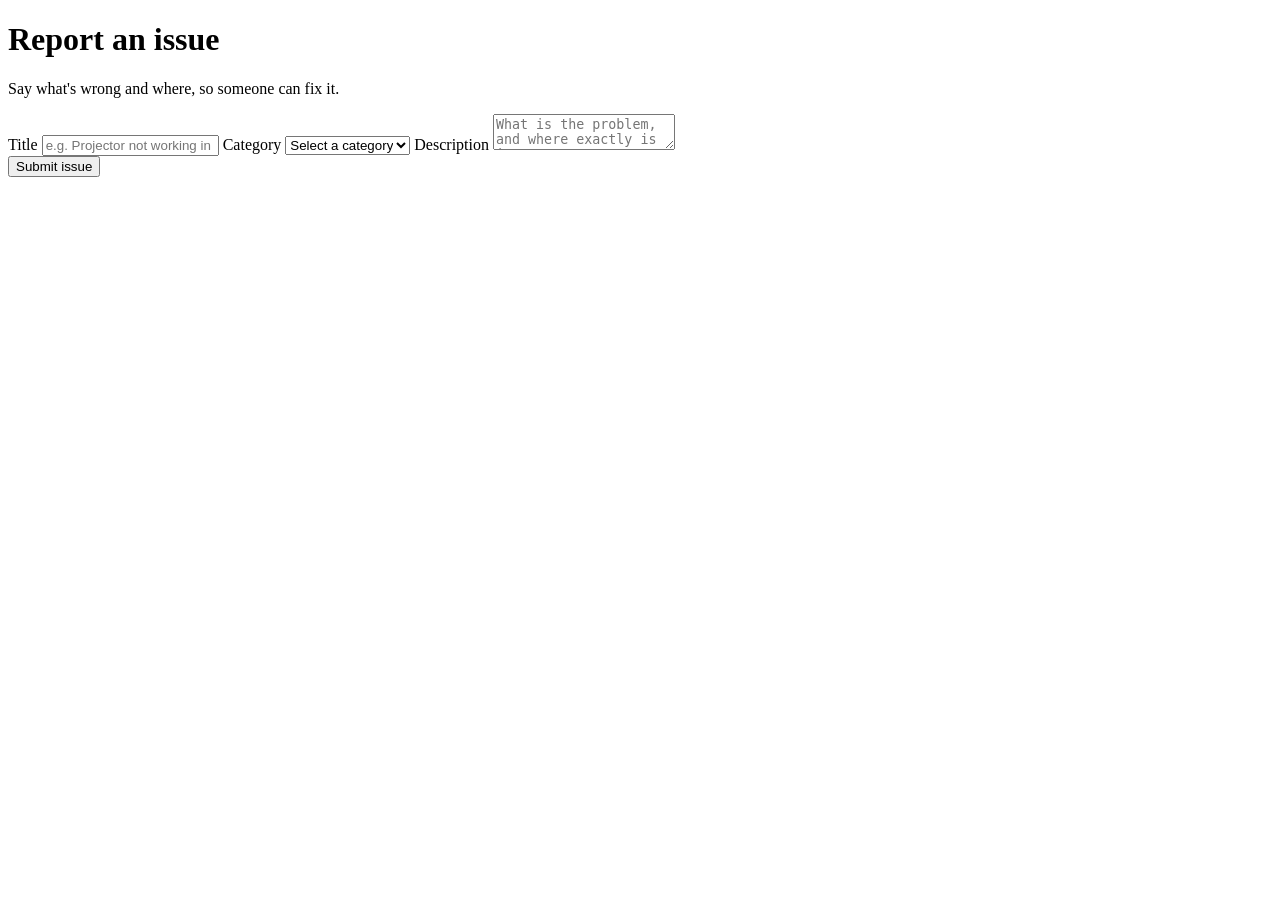
==== frontend/create.html @ 5164cf6d "Add CampusConnect: FastAPI + SQLite backend with HTML/CSS/JS frontend Students can register, log in," ====
<!DOCTYPE html>
<html lang="en">
<head>
  <meta charset="UTF-8">
  <meta name="viewport" content="width=device-width, initial-scale=1">
  <title>CampusConnect - Report an issue</title>
  <link rel="stylesheet" href="/css/style.css">
</head>
<body>
  <header class="navbar" id="navbar"></header>

  <main class="container" style="max-width:680px">
    <div class="page-head">
      <h1>Report an issue</h1>
      <p class="muted">Say what's wrong and where, so someone can fix it.</p>
    </div>

    <div class="card">
      <form id="issue-form">
        <label for="title">Title</label>
        <input id="title" type="text" minlength="3" maxlength="100" placeholder="e.g. Projector not working in Room 204" required>

        <label for="category">Category</label>
        <select id="category" required>
          <option value="">Select a category</option>
        </select>

        <label for="description">Description</label>
        <textarea id="description" minlength="5" maxlength="1000" placeholder="What is the problem, and where exactly is it?" required></textarea>

        <button class="full" type="submit">Submit issue</button>
        <div id="message" class="message" role="alert"></div>
      </form>
    </div>
  </main>

  <script src="/js/app.js"></script>
  <script>
    requireLogin();
    renderNavbar("create.html");

    const categorySelect = document.getElementById("category");
    const message = document.getElementById("message");

    api("/categories").then((meta) => {
      meta.categories.forEach((c) => categorySelect.add(new Option(c, c)));
    });

    document.getElementById("issue-form").addEventListener("submit", async (e) => {
      e.preventDefault();
      clearMessage(message);
      try {
        const data = await api("/issues", {
          method: "POST",
          body: JSON.stringify({
            title: document.getElementById("title").value,
            category: categorySelect.value,
            description: document.getElementById("description").value,
          }),
        });
        window.location.href = "/issue.html?id=" + data.id;
      } catch (err) {
        showMessage(message, err.message);
      }
    });
  </script>
</body>
</html>
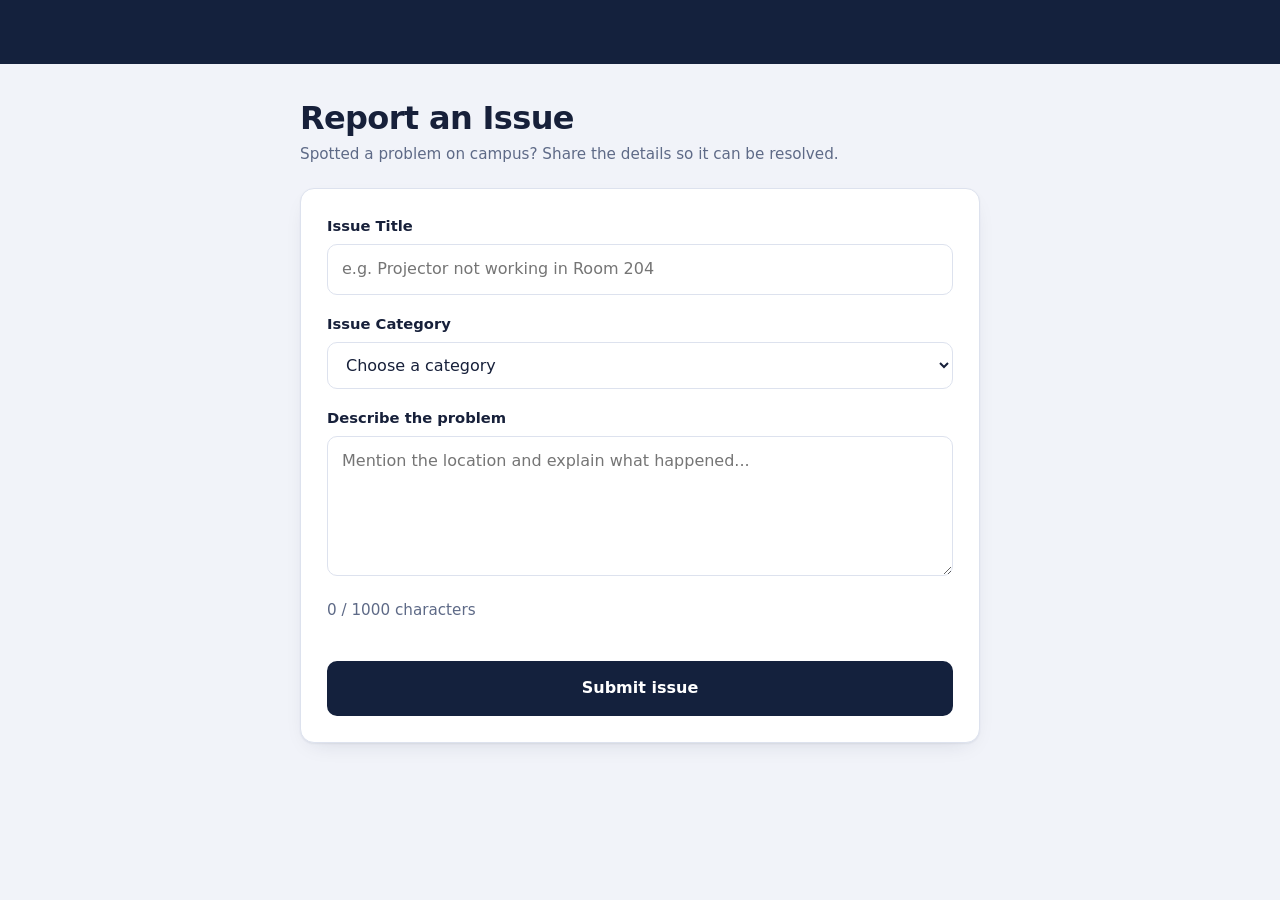
==== commit 93edfeb5: "Improve reporting and dashboard UI" ====
--- a/frontend/create.html
+++ b/frontend/create.html
@@ -3,35 +3,48 @@
 <head>
   <meta charset="UTF-8">
   <meta name="viewport" content="width=device-width, initial-scale=1">
-  <title>CampusConnect - Report an issue</title>
-  <link rel="stylesheet" href="/css/style.css">
+  <title>Report an Issue | CampusConnect</title>
+  <link rel="stylesheet" href="css/style.css">
 </head>
 <body>
   <header class="navbar" id="navbar"></header>
 
-  <main class="container" style="max-width:680px">
+  <main class="container" style="max-width:720px">
     <div class="page-head">
-      <h1>Report an issue</h1>
-      <p class="muted">Say what's wrong and where, so someone can fix it.</p>
+      <h1>Report an Issue</h1>
+      <p class="muted">
+        Spotted a problem on campus? Share the details so it can be resolved.
+      </p>
     </div>
 
-    <div class="card">
+    <section class="card">
       <form id="issue-form">
-        <label for="title">Title</label>
+        <label for="title"> Issue Title</label>
         <input id="title" type="text" minlength="3" maxlength="100" placeholder="e.g. Projector not working in Room 204" required>
 
-        <label for="category">Category</label>
+        <label for="category">Issue Category</label>
         <select id="category" required>
-          <option value="">Select a category</option>
+          <option value="">Choose a category</option>
         </select>
+        
+        <label for="description">Describe the problem</label>
+        <textarea id="description" minlength="5" maxlength="1000" placeholder="Mention the location and explain what happened..." required></textarea>
 
-        <label for="description">Description</label>
-        <textarea id="description" minlength="5" maxlength="1000" placeholder="What is the problem, and where exactly is it?" required></textarea>
+        <p class="muted" id="character-count" aria-live="polite">
+          0 / 1000 characters
+        </p>
 
-        <button class="full" type="submit">Submit issue</button>
-        <div id="message" class="message" role="alert"></div>
-      </form>
-    </div>
+        <button class="full" id="submit-button" type="submit">
+          Submit issue
+        </button>
+        <div
+          id="message"
+          class="message"
+          role="alert"
+          aria-live="polite"
+        ></div>
+      </form>  
+    </section>
   </main>
 
   <script src="/js/app.js"></script>
@@ -40,29 +53,58 @@
     renderNavbar("create.html");
 
     const categorySelect = document.getElementById("category");
+    const form = document.getElementById("issue-form");
+    const description = document.getElementById("description");
+    const characterCount = document.getElementById("character-count");
+    const submitButton = document.getElementById("submit-button");
     const message = document.getElementById("message");
 
-    api("/categories").then((meta) => {
-      meta.categories.forEach((c) => categorySelect.add(new Option(c, c)));
+    description.addEventListener("input", () => {
+      characterCount.textContent =
+        `${description.value.length} / 1000 characters`;
     });
+    async function loadCategories() {
+      try {
+        const data = await api("/categories");
 
-    document.getElementById("issue-form").addEventListener("submit", async (e) => {
-      e.preventDefault();
+        data.categories.forEach((category) => {
+          categorySelect.add(new Option(category, category));
+        });
+      } catch (error) {
+        showMessage(message, "Unable to load categories. Please refresh the page.");
+      }
+    }
+
+    form.addEventListener("submit", async (event) => {
+      event.preventDefault();
       clearMessage(message);
+
+      if (!form.reportValidity()) return;
+
+      submitButton.disabled = true;
+      submitButton.textContent = "Submitting...";
       try {
         const data = await api("/issues", {
           method: "POST",
           body: JSON.stringify({
-            title: document.getElementById("title").value,
+            title: document.getElementById("title").value.trim(),
             category: categorySelect.value,
-            description: document.getElementById("description").value,
-          }),
+            description: description.value.trim()
+          })
         });
-        window.location.href = "/issue.html?id=" + data.id;
-      } catch (err) {
-        showMessage(message, err.message);
+
+        window.location.href =
+          "/issue.html?id=" + encodeURIComponent(data.id);
+
+      } catch (error) {
+        showMessage(message, error.message);
+
+        submitButton.disabled = false;
+        submitButton.textContent = "Submit issue";
       }
     });
+
+    loadCategories();
   </script>
 </body>
-</html>
+</html>
--- a/frontend/css/style.css
+++ b/frontend/css/style.css
@@ -0,0 +1,408 @@
+/* CampusConnect — noticeboard look: ink navy, paper, highlighter yellow.
+   Status colours carry meaning (red = open, amber = in progress, green = resolved). */
+
+@import url("https://fonts.googleapis.com/css2?family=Bricolage+Grotesque:opsz,wght@12..96,600;12..96,800&family=DM+Sans:wght@400;500;600;700&display=swap");
+
+:root {
+  --ink: #14213d;
+  --ink-2: #213560;
+  --paper: #f1f3f9;
+  --card: #ffffff;
+  --line: #dde2ee;
+  --text: #17203a;
+  --muted: #5e6a87;
+  --hl: #ffd23f;          /* highlighter yellow */
+  --hl-soft: #fff4c2;
+
+  --open: #c8323a;
+  --open-bg: #fde8e9;
+  --progress: #9a5b00;
+  --progress-bg: #fff0c9;
+  --resolved: #17754e;
+  --resolved-bg: #dcf5e7;
+
+  --font-display: "Bricolage Grotesque", "DM Sans", system-ui, sans-serif;
+  --font-body: "DM Sans", system-ui, -apple-system, "Segoe UI", Roboto, sans-serif;
+  --shadow: 0 1px 2px rgba(20, 33, 61, 0.06), 0 8px 24px -12px rgba(20, 33, 61, 0.18);
+}
+
+* { box-sizing: border-box; }
+
+body {
+  margin: 0;
+  font-family: var(--font-body);
+  font-size: 1rem;
+  background: var(--paper);
+  color: var(--text);
+  line-height: 1.55;
+  -webkit-font-smoothing: antialiased;
+}
+
+h1, h2, h3 {
+  font-family: var(--font-display);
+  letter-spacing: -0.02em;
+  line-height: 1.15;
+  margin: 0;
+}
+h1 { font-size: 2rem; font-weight: 800; }
+h2 { font-size: 1.15rem; font-weight: 700; margin-bottom: 10px; }
+
+a { color: var(--ink-2); text-decoration-thickness: 1px; text-underline-offset: 3px; }
+a:hover { color: var(--ink); }
+
+:focus-visible {
+  outline: 3px solid var(--hl);
+  outline-offset: 2px;
+  box-shadow: 0 0 0 5px var(--ink);
+}
+
+.muted { color: var(--muted); font-size: 0.95rem; }
+
+/* ---------- Navbar ---------- */
+.navbar {
+  background: var(--ink);
+  color: #fff;
+  padding: 0 28px;
+  height: 64px;
+  display: flex;
+  align-items: center;
+  justify-content: space-between;
+  position: sticky;
+  top: 0;
+  z-index: 10;
+}
+.brand {
+  display: flex;
+  align-items: center;
+  gap: 10px;
+  font-family: var(--font-display);
+  font-weight: 800;
+  font-size: 1.2rem;
+  color: #fff;
+  text-decoration: none;
+}
+.brand:hover { color: #fff; }
+.brand-mark {
+  width: 30px; height: 30px;
+  background: var(--hl);
+  color: var(--ink);
+  border-radius: 8px;
+  display: grid;
+  place-items: center;
+  font-size: 1.05rem;
+  transform: rotate(-6deg);
+}
+.navbar nav { display: flex; gap: 6px; align-items: center; }
+.navbar nav a {
+  color: #c9d3ee;
+  text-decoration: none;
+  padding: 8px 14px;
+  border-radius: 8px;
+  font-weight: 500;
+  font-size: 0.95rem;
+}
+.navbar nav a:hover { background: var(--ink-2); color: #fff; }
+.navbar nav a.active { background: var(--ink-2); color: #fff; box-shadow: inset 0 -3px 0 var(--hl); }
+
+/* ---------- Layout ---------- */
+.container { max-width: 960px; margin: 36px auto 64px; padding: 0 20px; }
+.page-head { margin-bottom: 22px; }
+.page-head p { margin: 6px 0 0; }
+
+.card {
+  background: var(--card);
+  border: 1px solid var(--line);
+  border-radius: 14px;
+  padding: 26px;
+  box-shadow: var(--shadow);
+}
+
+/* ---------- Forms ---------- */
+label { display: block; font-weight: 600; margin: 18px 0 6px; font-size: 0.92rem; }
+label:first-child { margin-top: 0; }
+input, select, textarea {
+  width: 100%;
+  padding: 12px 14px;
+  border: 1.5px solid var(--line);
+  border-radius: 10px;
+  font: inherit;
+  color: var(--text);
+  background: #fff;
+  transition: border-color 0.15s;
+}
+input:hover, select:hover, textarea:hover { border-color: #b9c2da; }
+input:focus, select:focus, textarea:focus {
+  outline: none;
+  border-color: var(--ink);
+  box-shadow: 0 0 0 4px var(--hl-soft);
+}
+textarea { min-height: 140px; resize: vertical; }
+
+button, .btn {
+  display: inline-block;
+  padding: 11px 20px;
+  border: 2px solid var(--ink);
+  border-radius: 10px;
+  background: var(--ink);
+  color: #fff;
+  font: inherit;
+  font-weight: 600;
+  text-decoration: none;
+  cursor: pointer;
+  transition: transform 0.12s, box-shadow 0.12s, background 0.12s;
+}
+button:hover, .btn:hover {
+  background: var(--ink-2);
+  border-color: var(--ink-2);
+  color: #fff;
+  transform: translateY(-1px);
+  box-shadow: 0 4px 0 var(--hl);
+}
+button:active, .btn:active { transform: translateY(0); box-shadow: none; }
+button.secondary {
+  background: #fff;
+  color: var(--ink);
+  border-color: var(--line);
+}
+button.secondary:hover { background: #fff; border-color: var(--ink); color: var(--ink); box-shadow: 0 4px 0 var(--hl-soft); }
+button.full { width: 100%; margin-top: 24px; padding: 13px; }
+
+.message { margin-top: 14px; padding: 11px 14px; border-radius: 10px; font-size: 0.93rem; display: none; font-weight: 500; }
+.message.error { display: block; background: var(--open-bg); color: var(--open); }
+.message.ok { display: block; background: var(--resolved-bg); color: var(--resolved); }
+
+/* ---------- Login / register ---------- */
+.auth-page { display: grid; grid-template-columns: 1.05fr 1fr; min-height: 100vh; }
+
+.auth-art {
+  background: var(--ink);
+  color: #fff;
+  padding: 48px 56px;
+  display: flex;
+  flex-direction: column;
+  justify-content: space-between;
+  position: relative;
+  overflow: hidden;
+}
+.auth-art::before {   /* faint grid, like a corkboard sheet */
+  content: "";
+  position: absolute; inset: 0;
+  background-image:
+    linear-gradient(rgba(255,255,255,0.045) 1px, transparent 1px),
+    linear-gradient(90deg, rgba(255,255,255,0.045) 1px, transparent 1px);
+  background-size: 36px 36px;
+  pointer-events: none;
+}
+.auth-art > * { position: relative; }
+.auth-art h1 {
+  font-size: clamp(2.2rem, 4.2vw, 3.4rem);
+  max-width: 14ch;
+  margin-top: 8px;
+}
+.auth-art h1 mark { background: var(--hl); color: var(--ink); padding: 0 8px; border-radius: 6px; }
+.auth-art .lead { color: #b7c3e3; max-width: 36ch; margin: 18px 0 0; }
+
+/* The one memorable element: pinned notice slips */
+.slips { position: relative; height: 350px; margin-top: 36px; }
+.slip {
+  position: absolute;
+  width: 270px;
+  background: #fff;
+  color: var(--text);
+  border-radius: 6px;
+  padding: 14px 16px 14px 20px;
+  box-shadow: 0 14px 30px -10px rgba(0, 0, 0, 0.55);
+  border-left: 6px solid var(--open);
+  animation: settle 0.7s cubic-bezier(0.2, 0.9, 0.3, 1) both;
+}
+.slip::before {   /* pin */
+  content: "";
+  position: absolute; top: -7px; right: 22px;
+  width: 14px; height: 14px;
+  border-radius: 50%;
+  background: var(--hl);
+  box-shadow: 0 2px 0 rgba(0,0,0,0.25);
+}
+.slip strong { display: block; font-family: var(--font-display); font-size: 1.02rem; }
+.slip span.meta { color: var(--muted); font-size: 0.84rem; }
+.slip .badge { margin-top: 8px; }
+.slip-1 { top: 0;     left: 0;     transform: rotate(-4deg); border-left-color: var(--open);     animation-delay: 0.05s; }
+.slip-2 { top: 118px; left: 150px; transform: rotate(3deg);  border-left-color: #e0a100;         animation-delay: 0.2s; }
+.slip-3 { top: 236px; left: 24px;  transform: rotate(-2deg); border-left-color: var(--resolved); animation-delay: 0.35s; }
+
+@keyframes settle {
+  from { opacity: 0; translate: 0 -24px; }
+  to   { opacity: 1; translate: 0 0; }
+}
+
+.auth-panel { display: grid; place-items: center; padding: 40px 24px; }
+.auth-box { width: 100%; max-width: 400px; }
+.auth-box h2 { font-size: 1.7rem; font-weight: 800; margin-bottom: 4px; }
+.auth-box .sub { color: var(--muted); margin: 0 0 22px; }
+
+.tabs { display: grid; grid-template-columns: 1fr 1fr; background: var(--paper); border-radius: 12px; padding: 4px; margin-bottom: 24px; }
+.tabs button {
+  background: transparent; color: var(--muted);
+  border: none; border-radius: 9px; padding: 10px;
+}
+.tabs button:hover { background: transparent; color: var(--ink); transform: none; box-shadow: none; }
+.tabs button.active { background: #fff; color: var(--ink); box-shadow: 0 1px 3px rgba(20,33,61,0.15); }
+
+/* ---------- Dashboard ---------- */
+.stats { display: grid; grid-template-columns: repeat(3, 1fr); gap: 16px; margin-bottom: 20px; }
+.stat {
+  background: var(--card);
+  border: 1px solid var(--line);
+  border-radius: 14px;
+  padding: 18px 20px;
+  box-shadow: var(--shadow);
+  border-top: 5px solid var(--line);
+}
+.stat.s-open { border-top-color: var(--open); }
+.stat.s-progress { border-top-color: #e0a100; }
+.stat.s-resolved { border-top-color: var(--resolved); }
+.stat .num { font-family: var(--font-display); font-size: 2.4rem; font-weight: 800; line-height: 1; }
+.stat .label { color: var(--muted); font-weight: 500; margin-top: 6px; }
+
+.toolbar { display: flex; gap: 10px; align-items: center; flex-wrap: wrap; margin-bottom: 8px; }
+.toolbar select { width: auto; min-width: 160px; padding: 10px 14px; }
+.toolbar .spacer { flex: 1; }
+
+.issue-item {
+  display: block;
+  color: inherit;
+  text-decoration: none;
+  margin-top: 12px;
+  padding: 16px 18px 16px 20px;
+  background: #fff;
+  border: 1px solid var(--line);
+  border-left: 6px solid var(--line);
+  border-radius: 10px;
+  transition: transform 0.12s, box-shadow 0.12s;
+}
+.issue-item:hover { transform: translateX(3px); box-shadow: var(--shadow); color: inherit; }
+.issue-item.st-Open { border-left-color: var(--open); }
+.issue-item.st-In-Progress { border-left-color: #e0a100; }
+.issue-item.st-Resolved { border-left-color: var(--resolved); }
+.issue-item .title { font-family: var(--font-display); font-weight: 700; font-size: 1.08rem; }
+.issue-item .meta { margin-top: 6px; display: flex; flex-wrap: wrap; gap: 8px 12px; align-items: center; color: var(--muted); font-size: 0.88rem; }
+.issue-row { display: flex; justify-content: space-between; gap: 14px; align-items: center; }
+
+/* ---------- Badges and tags ---------- */
+.badge { padding: 4px 11px; border-radius: 999px; font-size: 0.8rem; font-weight: 700; white-space: nowrap; }
+.badge.Open { background: var(--open-bg); color: var(--open); }
+.badge.In-Progress { background: var(--progress-bg); color: var(--progress); }
+.badge.Resolved { background: var(--resolved-bg); color: var(--resolved); }
+
+.tag {
+  display: inline-flex; align-items: center; gap: 6px;
+  background: var(--paper);
+  border-radius: 6px;
+  padding: 2px 9px;
+  font-size: 0.82rem;
+  font-weight: 600;
+  color: var(--ink-2);
+}
+.tag::before { content: ""; width: 8px; height: 8px; border-radius: 50%; background: var(--muted); }
+.tag.cat-classroom::before { background: #4c6ef5; }
+.tag.cat-campus::before { background: #12a594; }
+.tag.cat-lost-found::before { background: #e8590c; }
+.tag.cat-general::before { background: #9c36b5; }
+
+/* ---------- Issue details ---------- */
+.back-link { display: inline-block; margin-bottom: 14px; font-weight: 500; text-decoration: none; }
+.back-link:hover { text-decoration: underline; }
+.issue-head { align-items: flex-start; }
+.issue-head h1 { font-size: 1.8rem; }
+
+.detail-meta { display: grid; grid-template-columns: 130px 1fr; gap: 10px 14px; margin: 22px 0; }
+.detail-meta dt { color: var(--muted); font-weight: 500; }
+.detail-meta dd { margin: 0; font-weight: 500; }
+
+.description {
+  white-space: pre-wrap;
+  background: var(--hl-soft);
+  border-left: 5px solid var(--hl);
+  padding: 16px 18px;
+  border-radius: 4px 10px 10px 4px;
+  max-width: 68ch;
+}
+
+/* Status stepper: Open -> In Progress -> Resolved is a real sequence */
+.steps { display: grid; grid-template-columns: repeat(3, 1fr); gap: 0; margin-top: 8px; counter-reset: step; }
+.step {
+  counter-increment: step;
+  position: relative;
+  background: #fff;
+  color: var(--muted);
+  border: 2px solid var(--line);
+  border-radius: 0;
+  padding: 14px 10px;
+  font-weight: 600;
+  text-align: center;
+}
+.step:first-child { border-radius: 10px 0 0 10px; }
+.step:last-child { border-radius: 0 10px 10px 0; }
+.step + .step { border-left-width: 0; }
+.step::before {
+  content: counter(step);
+  display: inline-grid; place-items: center;
+  width: 22px; height: 22px; margin-right: 8px;
+  border-radius: 50%;
+  background: var(--paper);
+  font-size: 0.8rem;
+}
+.step:hover { background: var(--paper); color: var(--ink); transform: none; box-shadow: none; border-color: var(--line); }
+.step.done { color: var(--ink); background: var(--paper); }
+.step.done::before { background: var(--ink); color: #fff; }
+.step.current { background: var(--ink); border-color: var(--ink); color: #fff; cursor: default; }
+.step.current::before { background: var(--hl); color: var(--ink); }
+.step.current:hover { background: var(--ink); color: #fff; }
+.step + .step.current, .step.current + .step { border-left-width: 2px; }
+
+.empty { text-align: center; color: var(--muted); padding: 36px 0; }
+.empty strong { display: block; color: var(--text); font-family: var(--font-display); font-size: 1.1rem; margin-bottom: 4px; }
+
+/* ---------- Profile ---------- */
+.profile-top { display: flex; align-items: center; gap: 18px; margin-bottom: 8px; }
+.avatar {
+  width: 72px; height: 72px;
+  border-radius: 20px;
+  background: var(--ink);
+  color: var(--hl);
+  display: grid; place-items: center;
+  font-family: var(--font-display);
+  font-weight: 800;
+  font-size: 2rem;
+  transform: rotate(-4deg);
+  flex: none;
+}
+.profile-top h1 { font-size: 1.6rem; }
+
+@media (max-width: 900px) {
+  .auth-page { grid-template-columns: 1fr; }
+  .auth-art { padding: 28px 24px; }
+  .auth-art h1 { max-width: none; font-size: 2rem; }
+  .slips { display: none; }
+  .auth-panel { align-items: start; }
+}
+@media (max-width: 600px) {
+  .navbar { padding: 0 12px; gap: 8px; }
+  .navbar .brand { font-size: 0; gap: 0; }          /* keep only the logo mark on phones */
+  .navbar nav { gap: 0; }
+  .navbar nav a { padding: 8px 8px; font-size: 0.86rem; white-space: nowrap; }
+  .stats { grid-template-columns: 1fr; }
+  .detail-meta { grid-template-columns: 1fr; gap: 2px 0; }
+  .detail-meta dd { margin-bottom: 10px; }
+  .steps { grid-template-columns: 1fr; }
+  .step, .step:first-child, .step:last-child { border-radius: 0; }
+  .step:first-child { border-radius: 10px 10px 0 0; }
+  .step:last-child { border-radius: 0 0 10px 10px; }
+  .step + .step { border-left-width: 2px; border-top-width: 0; }
+  .toolbar select { flex: 1; min-width: 0; }
+}
+
+@media (prefers-reduced-motion: reduce) {
+  .slip { animation: none; }
+  button, .btn, .issue-item { transition: none; }
+}
